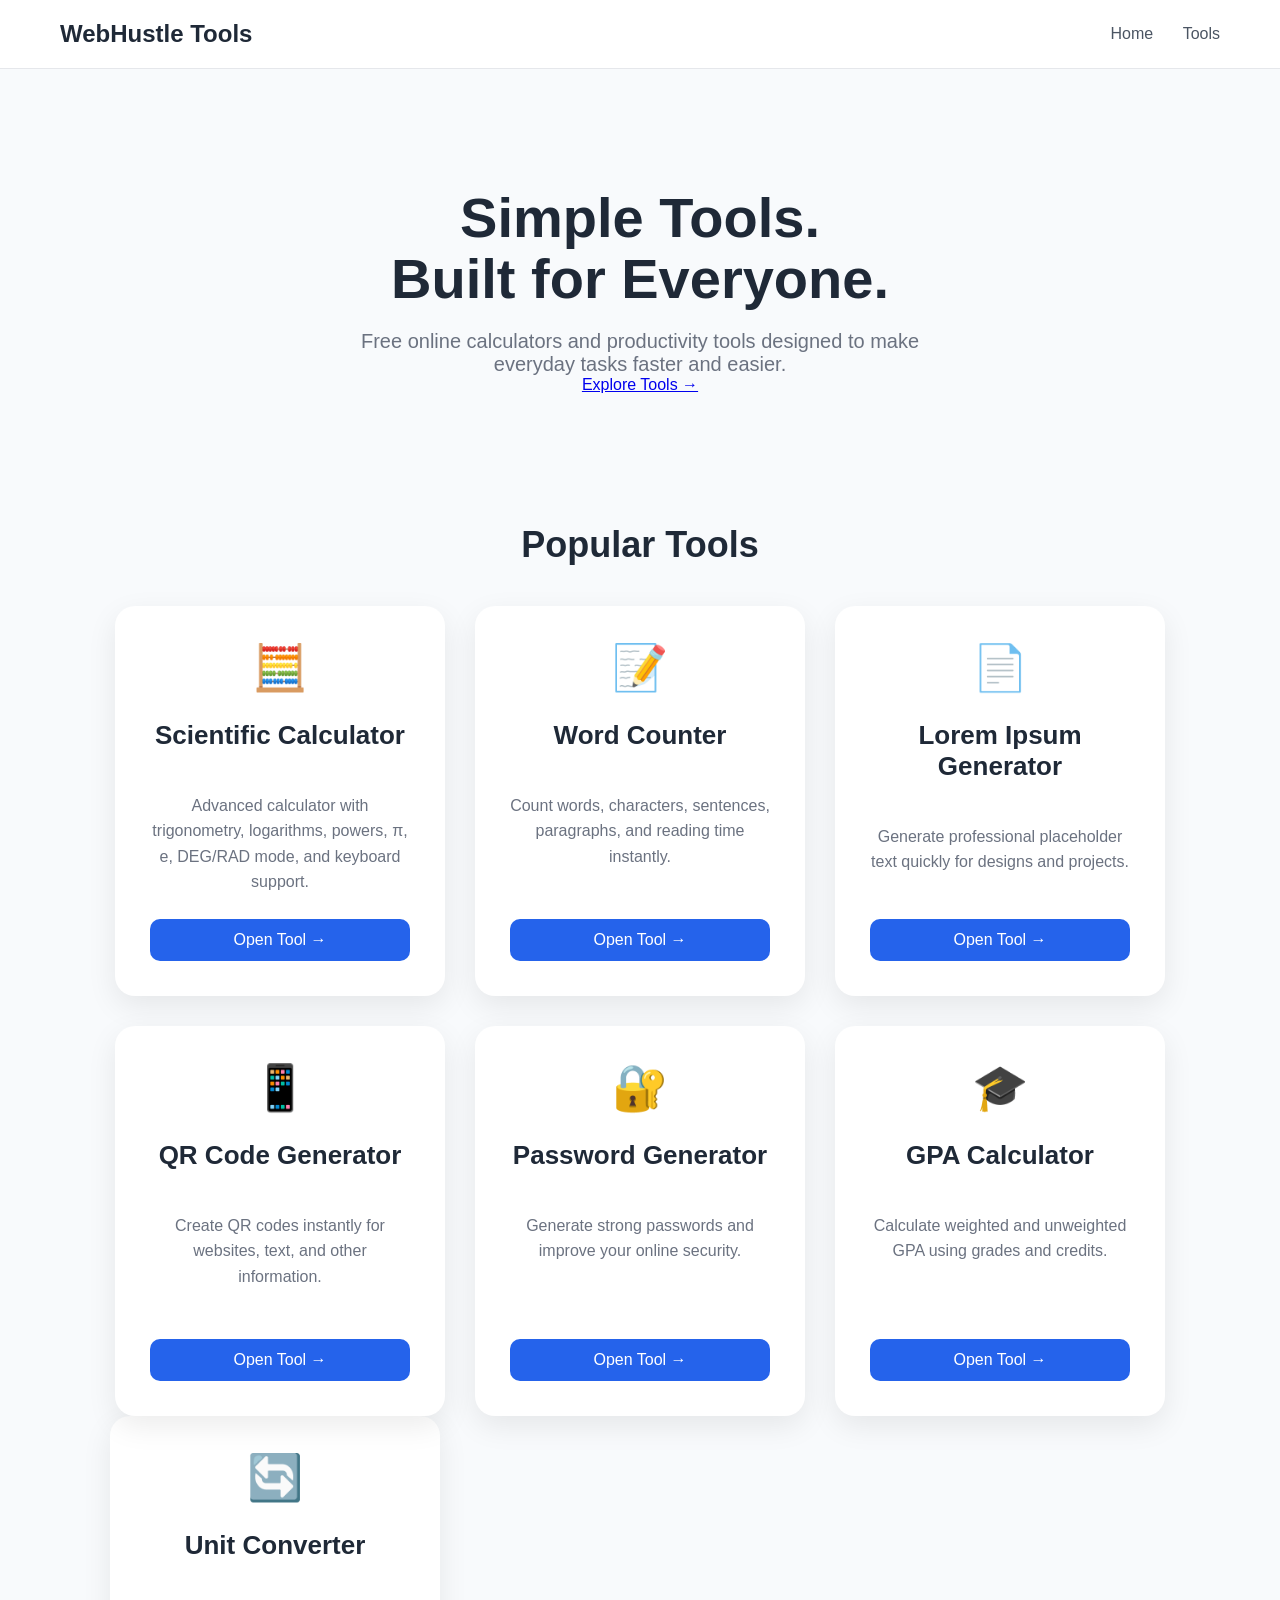
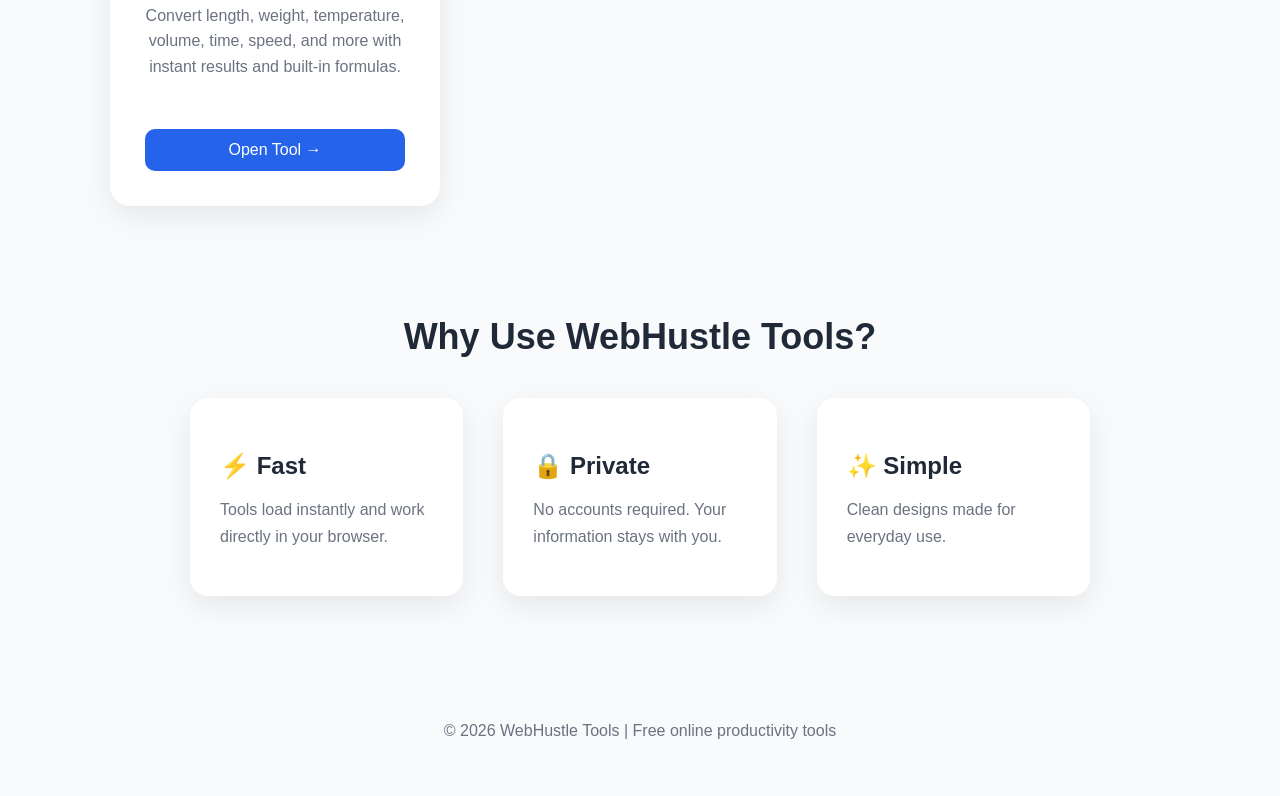
==== index.html @ 8faa6048 "added unit converter" ====
<!DOCTYPE html>
<html lang="en">

<head>

<meta charset="UTF-8">

<meta name="viewport" content="width=device-width, initial-scale=1.0">

<title>WebHustle Tools - Free Online Calculators & Productivity Tools</title>

<meta name="description" content="Free online tools including calculators, generators, and productivity tools designed to help you work faster and easier.">

<link rel="stylesheet" href="home-style.css">

</head>


<body>


<nav>

    <div class="logo">
        WebHustle Tools
    </div>


    <div class="nav-links">

        <a href="index.html">Home</a>

        <a href="#tools">Tools</a>

    </div>

</nav>





<header class="hero">


<h1>
    Simple Tools.<br>
    Built for Everyone.
</h1>


<p>
    Free online calculators and productivity tools
    designed to make everyday tasks faster and easier.
</p>


<a href="#tools" class="hero-button">
    Explore Tools →
</a>


</header>

<section id="tools">

    
<h2>
    Popular Tools
</h2>


<div class="tool-grid">





<div class="tool-card">

<div class="icon">
🧮
</div>

<h3>
Scientific Calculator
</h3>

<p>
Advanced calculator with trigonometry,
logarithms, powers, π, e, DEG/RAD mode,
and keyboard support.
</p>

<a href="scientific-calculator/index.html">
Open Tool →
</a>

</div>







<div class="tool-card">

<div class="icon">
📝
</div>

<h3>
Word Counter
</h3>

<p>
Count words, characters, sentences,
paragraphs, and reading time instantly.
</p>

<a href="word-counter/index.html">
Open Tool →
</a>

</div>







<div class="tool-card">

<div class="icon">
📄
</div>

<h3>
Lorem Ipsum Generator
</h3>

<p>
Generate professional placeholder text
quickly for designs and projects.
</p>

<a href="lorem-ipsum/index.html">
Open Tool →
</a>

</div>


<div class="tool-card">

<div class="icon">
📱
</div>

<h3>
QR Code Generator
</h3>

<p>
Create QR codes instantly for websites,
text, and other information.
</p>

<a href="qr-code-generator/index.html">
Open Tool →
</a>

</div>







<div class="tool-card">

<div class="icon">
🔐
</div>

<h3>
Password Generator
</h3>

<p>
Generate strong passwords and improve
your online security.
</p>

<a href="password-generator/index.html">
Open Tool →
</a>

</div>







<div class="tool-card">

<div class="icon">
🎓
</div>

<h3>
GPA Calculator
</h3>

<p>
Calculate weighted and unweighted GPA
using grades and credits.
</p>

<a href="gpa-calculator/index.html">
Open Tool →
</a>

</div>



</div>

<div class="tool-card">

<div class="icon">
    🔄
</div>


<h3>
    Unit Converter
</h3>


<p>
    Convert length, weight, temperature,
    volume, time, speed, and more with
    instant results and built-in formulas.
</p>


<a href="unit-converter/index.html">
    Open Tool →
</a>

</div>

</section>






<section class="features">


<h2>
Why Use WebHustle Tools?
</h2>


<div class="feature-grid">


<div>

<h3>
⚡ Fast
</h3>

<p>
Tools load instantly and work directly in your browser.
</p>

</div>



<div>

<h3>
🔒 Private
</h3>

<p>
No accounts required. Your information stays with you.
</p>

</div>



<div>

<h3>
✨ Simple
</h3>

<p>
Clean designs made for everyday use.
</p>

</div>


</div>


</section>






<footer>

<p>
© 2026 WebHustle Tools | Free online productivity tools
</p>

</footer>



</body>

</html>
---- home-style.css ----
* {
    box-sizing: border-box;
}

body {
    margin: 0;
    font-family: Arial, Helvetica, sans-serif;
    background: #f8fafc;
    color: #1f2937;
}


/* Navigation */

nav {
    display: flex;
    justify-content: space-between;
    align-items: center;
    padding: 20px 60px;
    background: white;
    border-bottom: 1px solid #e5e7eb;

    /* Sticky navigation */
    position: sticky;
    top: 0;
    z-index: 1000;
}


.logo {
    font-size: 24px;
    font-weight: bold;
}


.nav-links a {
    margin-left: 25px;
    text-decoration: none;
    color: #4b5563;
}


.nav-links a:hover {
    color: #2563eb;
}



/* Hero */

.hero {
    text-align: center;
    padding: 80px 20px 60px;
}


.hero h1 {
    font-size: 56px;
    line-height: 1.1;
    margin-bottom: 20px;
}


.hero p {
    font-size: 20px;
    color: #6b7280;
    max-width: 600px;
    margin: auto;
}



/* Tools */

#tools {
    max-width: 1100px;
    margin: auto;
    padding: 40px 20px;
}


#tools h2 {
    text-align: center;
    font-size: 36px;
    margin-bottom: 40px;
}



.tool-grid {
    display: flex;
    gap: 30px;
    justify-content: center;
    flex-wrap: wrap;
}



.tool-card {

    background: white;

    width: 330px;

    min-height: 390px;

    padding: 35px;

    border-radius: 20px;

    text-align: center;

    box-shadow: 0 10px 30px rgba(0,0,0,0.08);

    display: flex;

    flex-direction: column;

    transition: .25s;

}

.tool-card:hover{

    transform: translateY(-8px);

    box-shadow: 0 18px 40px rgba(0,0,0,.12);

}


.icon {

    font-size: 45px;

}



.tool-card h3 {

    font-size: 26px;

}



.tool-card p {

    color: #6b7280;

    line-height: 1.6;

    flex-grow: 1;
 
}



.tool-card a {

    display: inline-block;

    background: #2563eb;

    color: white;

    padding: 12px 25px;

    border-radius: 10px;

    text-decoration: none;

    margin-top: auto;

}



.tool-card a:hover {

    background: #1d4ed8;

}


/* Features */

.features{

    max-width:1100px;

    margin:70px auto;

    padding:0 40px;

}


.features h2{

    text-align:center;

    font-size:36px;

    margin-bottom:40px;

}


.feature-grid{

    display:grid;

    grid-template-columns:repeat(3,1fr);

    gap:40px;

    max-width:900px;

    margin:0 auto;

}


.feature-grid div{

    background:white;

    padding:30px;

    border-radius:18px;

    box-shadow:0 10px 30px rgba(0,0,0,.08);

}


.feature-grid h3{

    margin-bottom:15px;

    font-size:24px;

}


.feature-grid p{

    color:#6b7280;

    line-height:1.7;

}
/* Footer */

footer {

    text-align: center;

    padding: 40px;

    color: #6b7280;

}
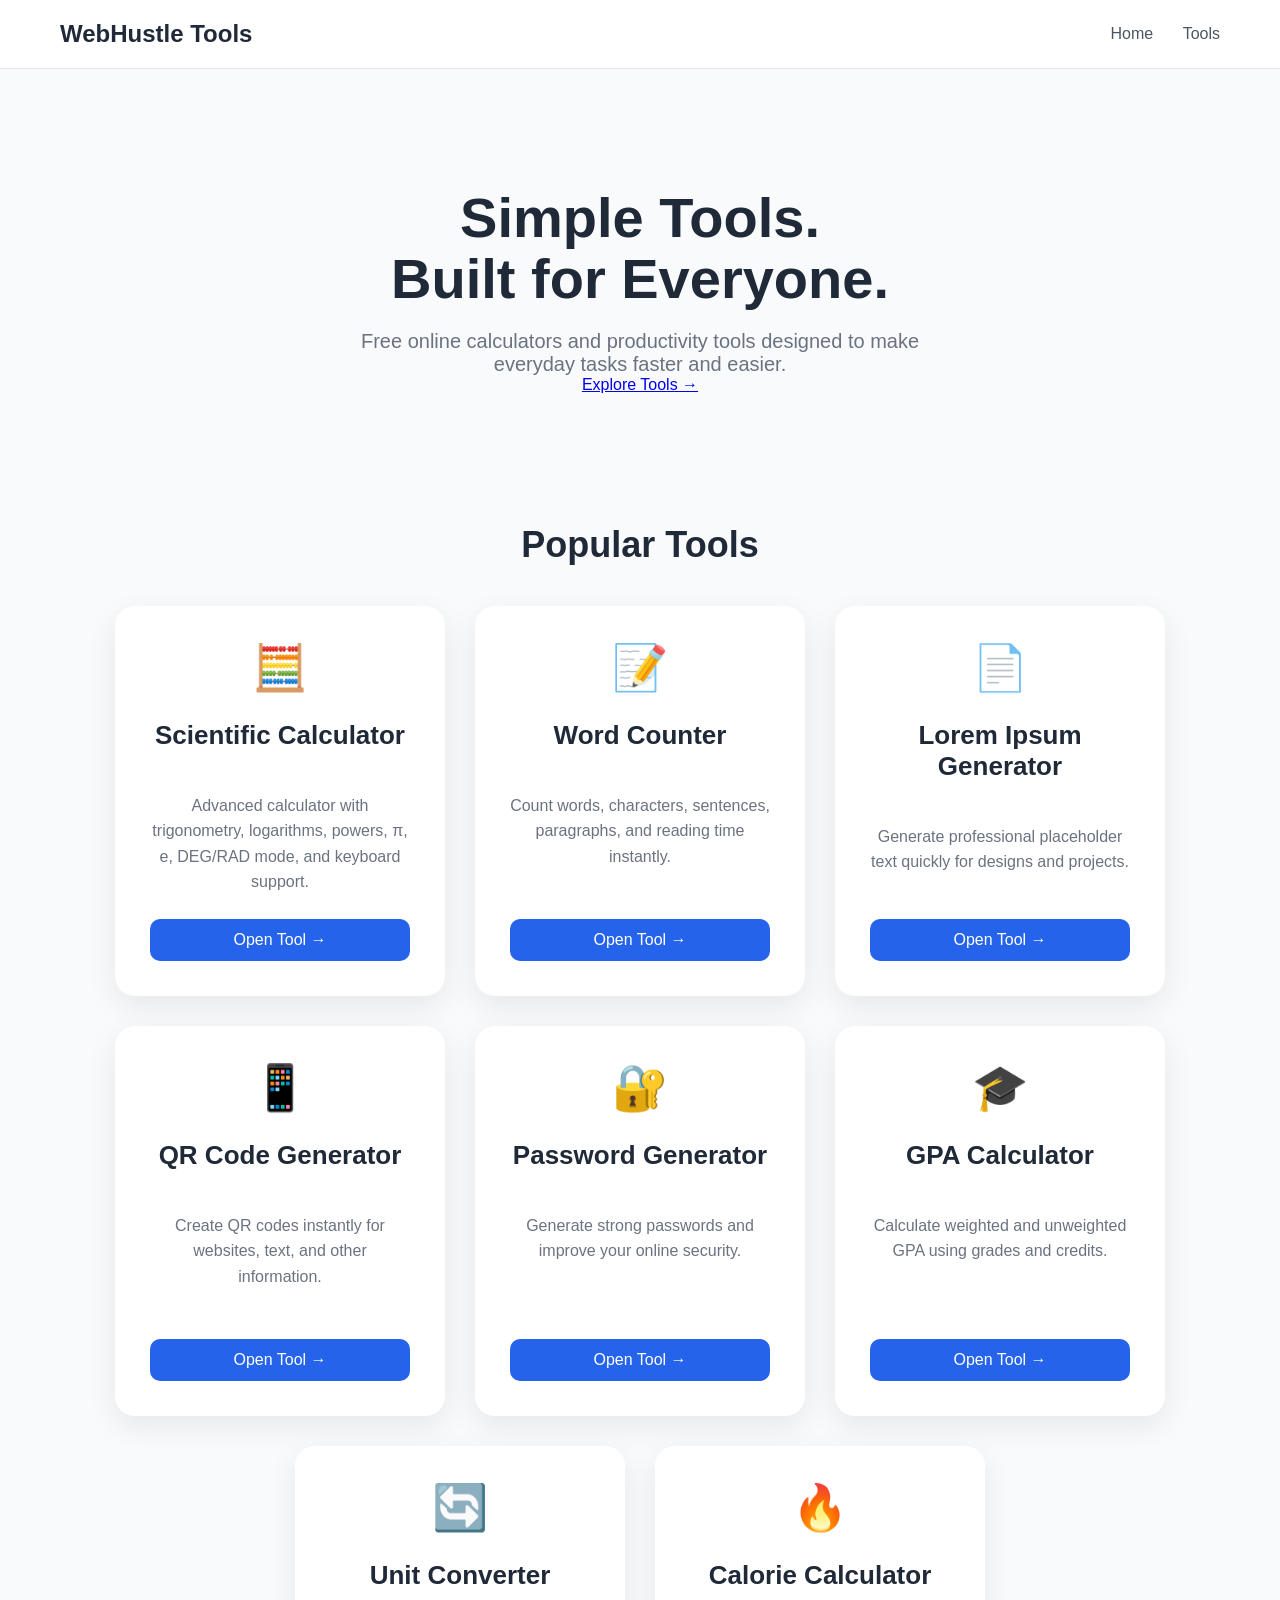
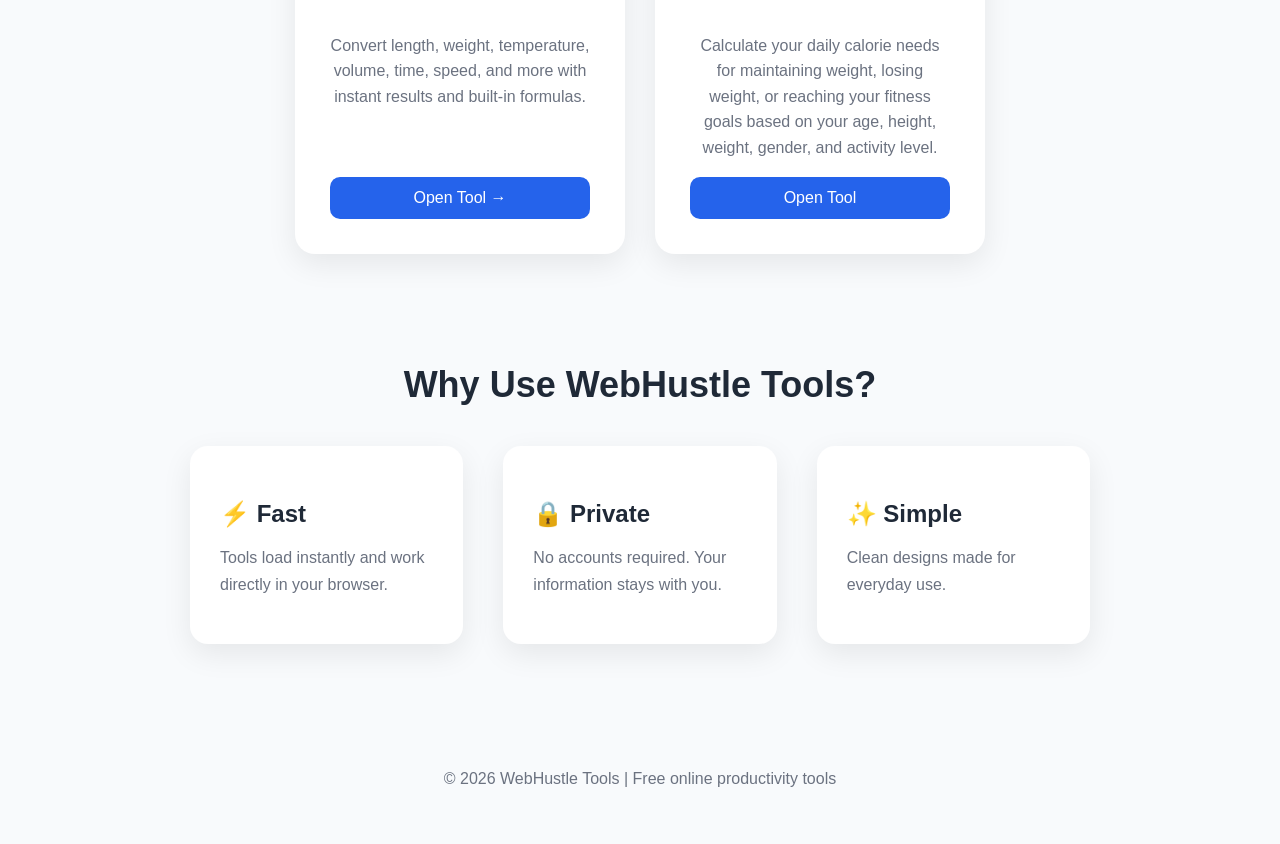
==== commit cd074920: "added calorie generator" ====
--- a/index.html
+++ b/index.html
@@ -72,10 +72,6 @@
 
 <div class="tool-grid">
 
-
-
-
-
 <div class="tool-card">
 
 <div class="icon">
@@ -228,10 +224,6 @@
 
 </div>
 
-
-
-</div>
-
 <div class="tool-card">
 
 <div class="icon">
@@ -257,6 +249,35 @@
 
 </div>
 
+<!-- ==============================
+     Calorie Calculator Tool Card
+================================ -->
+
+<div class="tool-card">
+
+    <div class="icon">
+        🔥
+    </div>
+
+
+    <h3>
+        Calorie Calculator
+    </h3>
+
+
+    <p>
+        Calculate your daily calorie needs for maintaining weight,
+        losing weight, or reaching your fitness goals based on your
+        age, height, weight, gender, and activity level.
+    </p>
+
+
+    <a href="calorie-calculator/index.html">
+        Open Tool
+    </a>
+    <!-- End of Tool Card -->
+</div>
+
 </section>
 
 
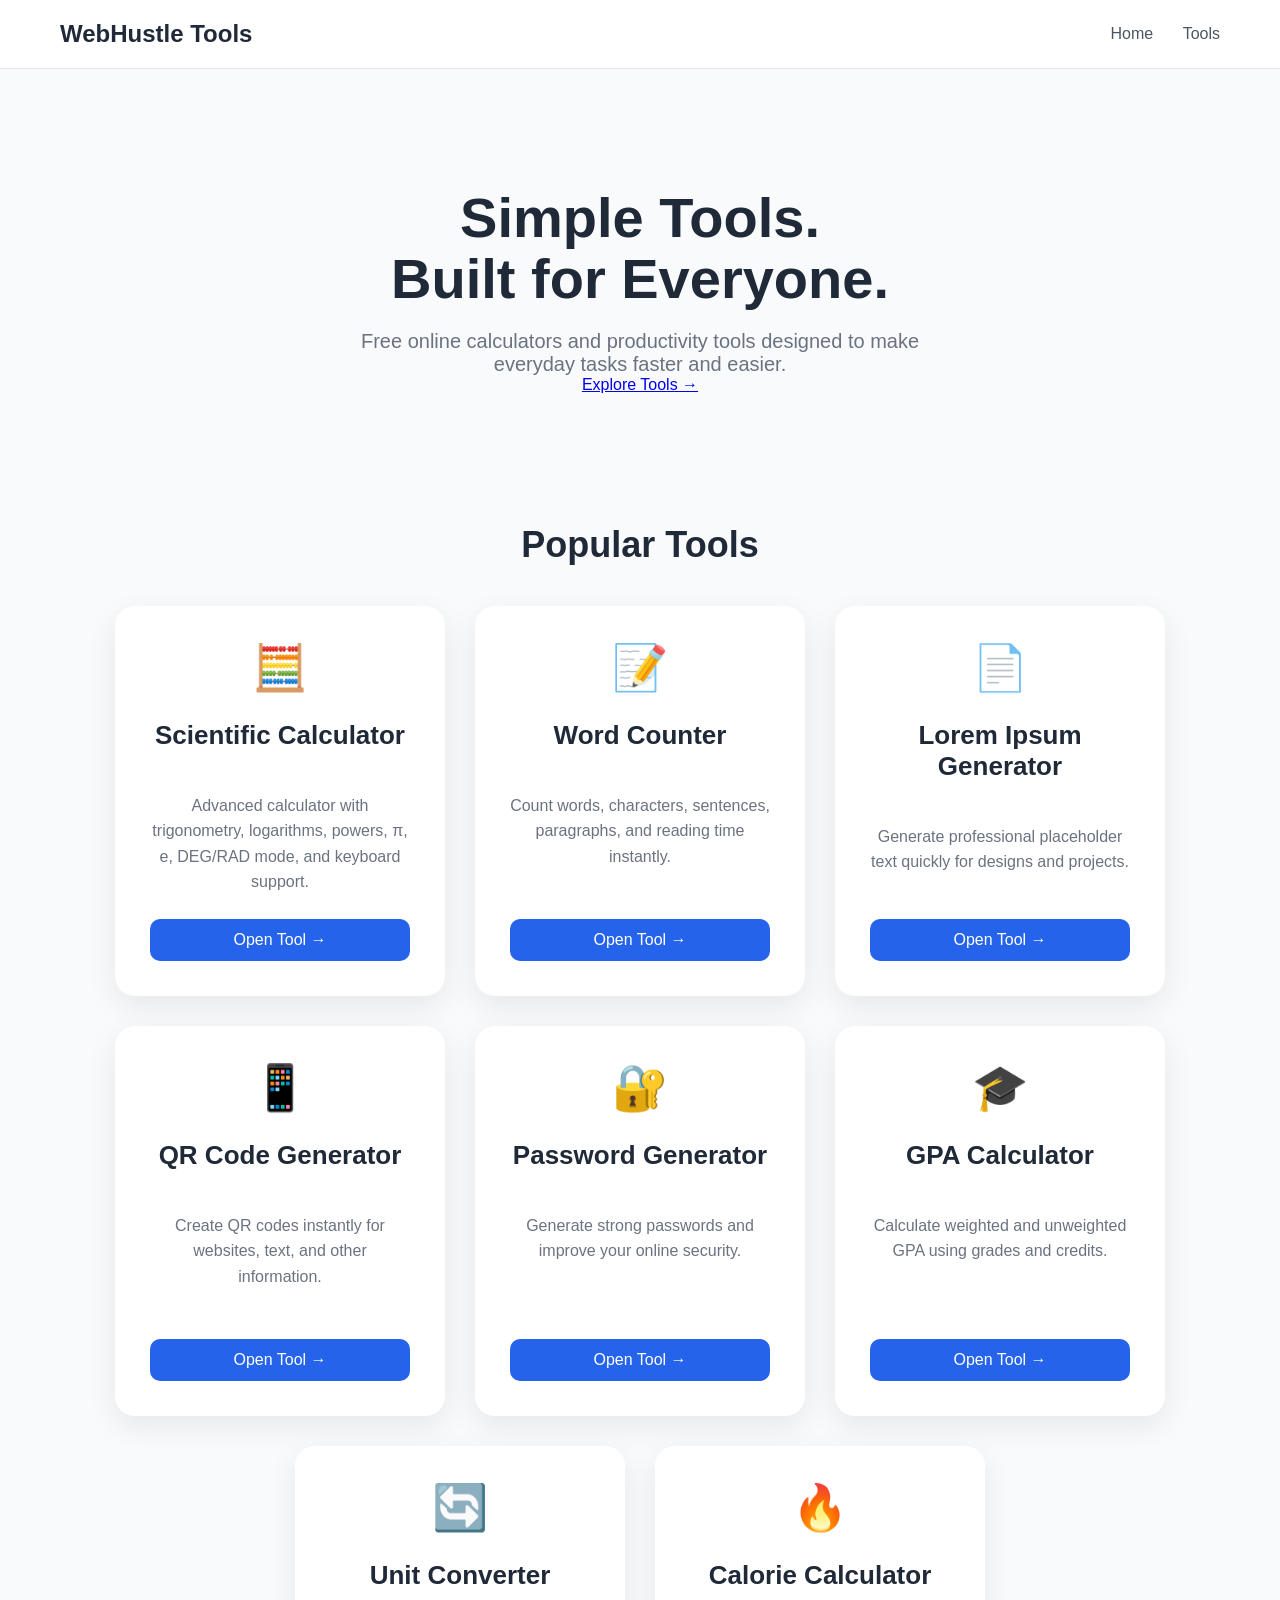
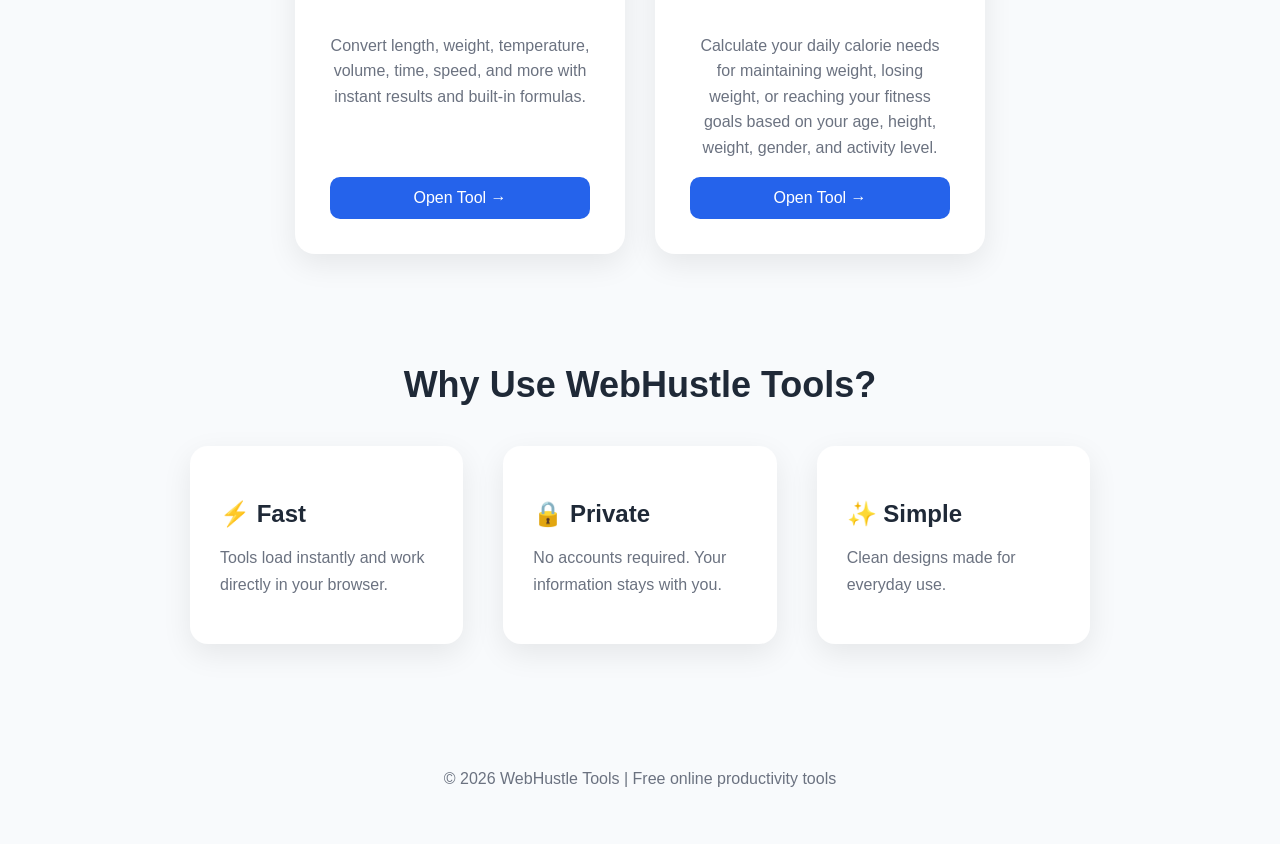
==== commit be77b0a0: "fixed the arrow in open tool for calorie" ====
--- a/index.html
+++ b/index.html
@@ -273,7 +273,7 @@
 
 
     <a href="calorie-calculator/index.html">
-        Open Tool
+        Open Tool →
     </a>
     <!-- End of Tool Card -->
 </div>
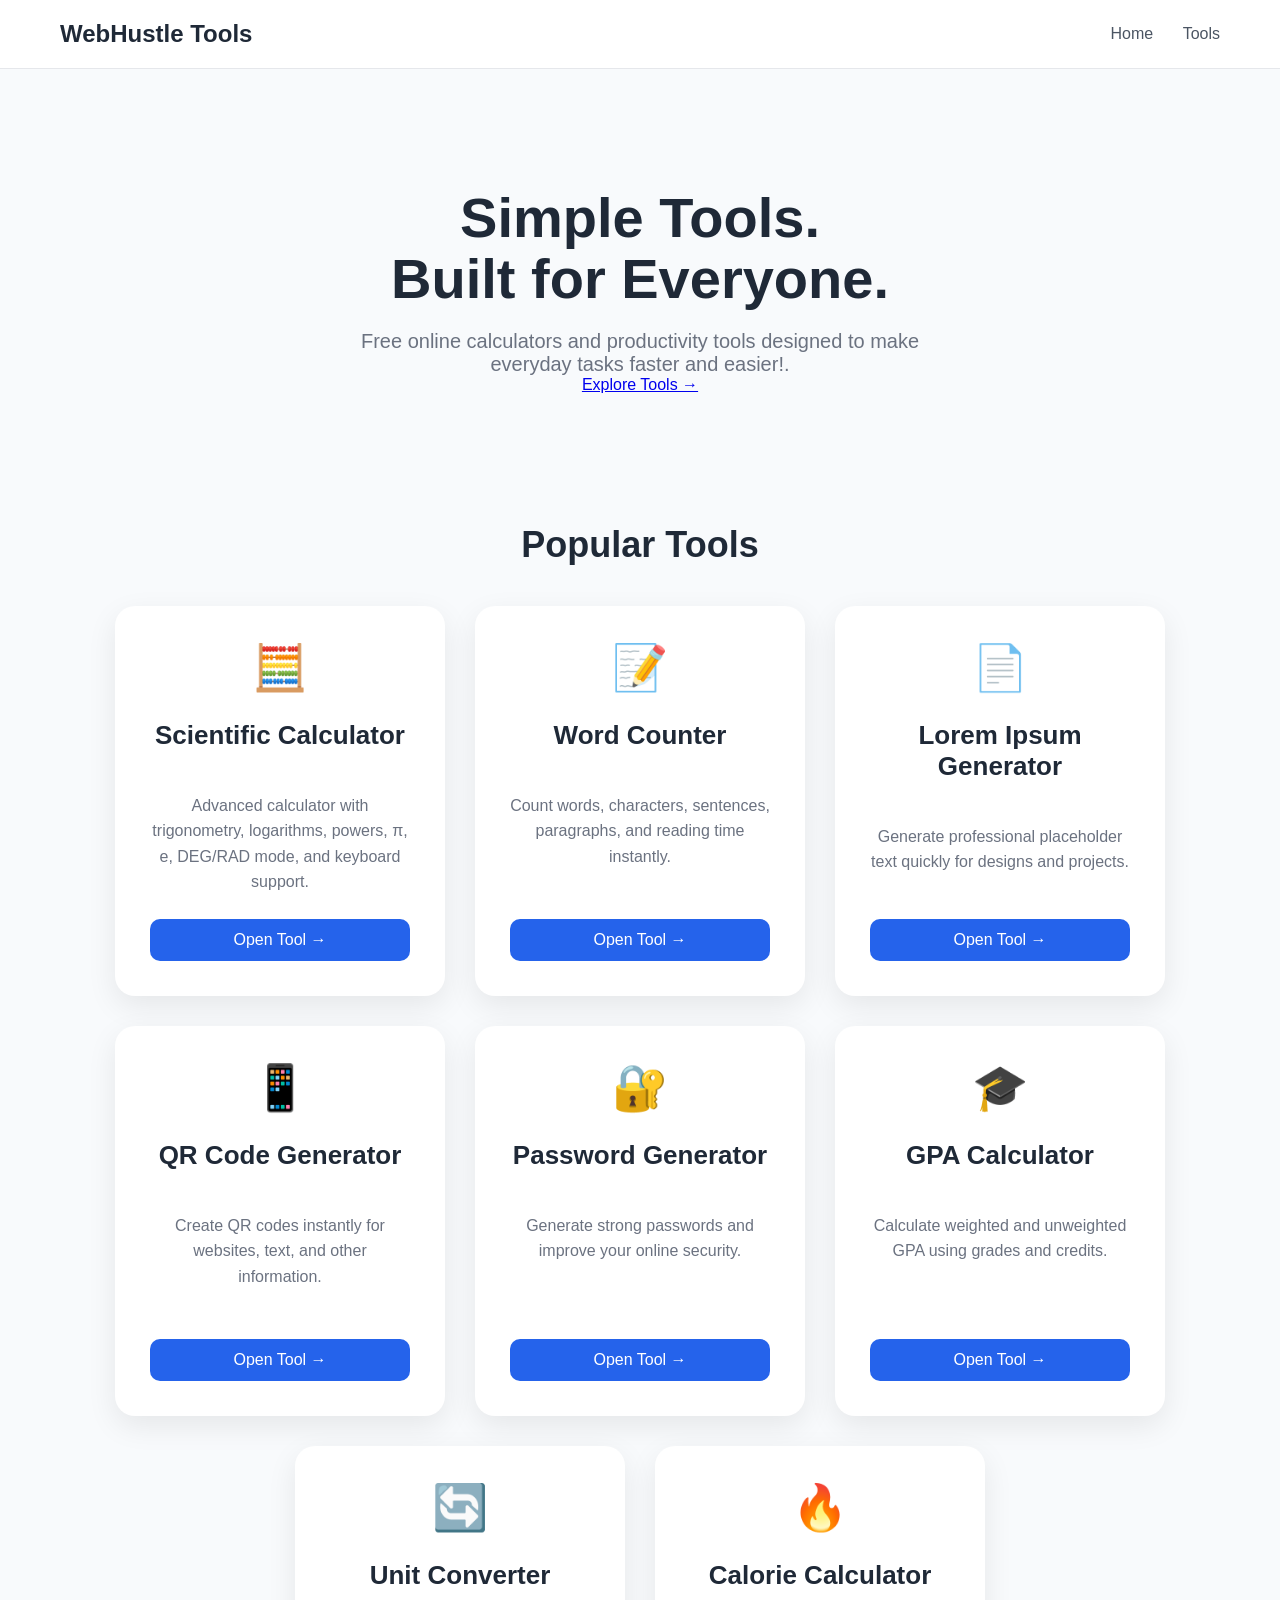
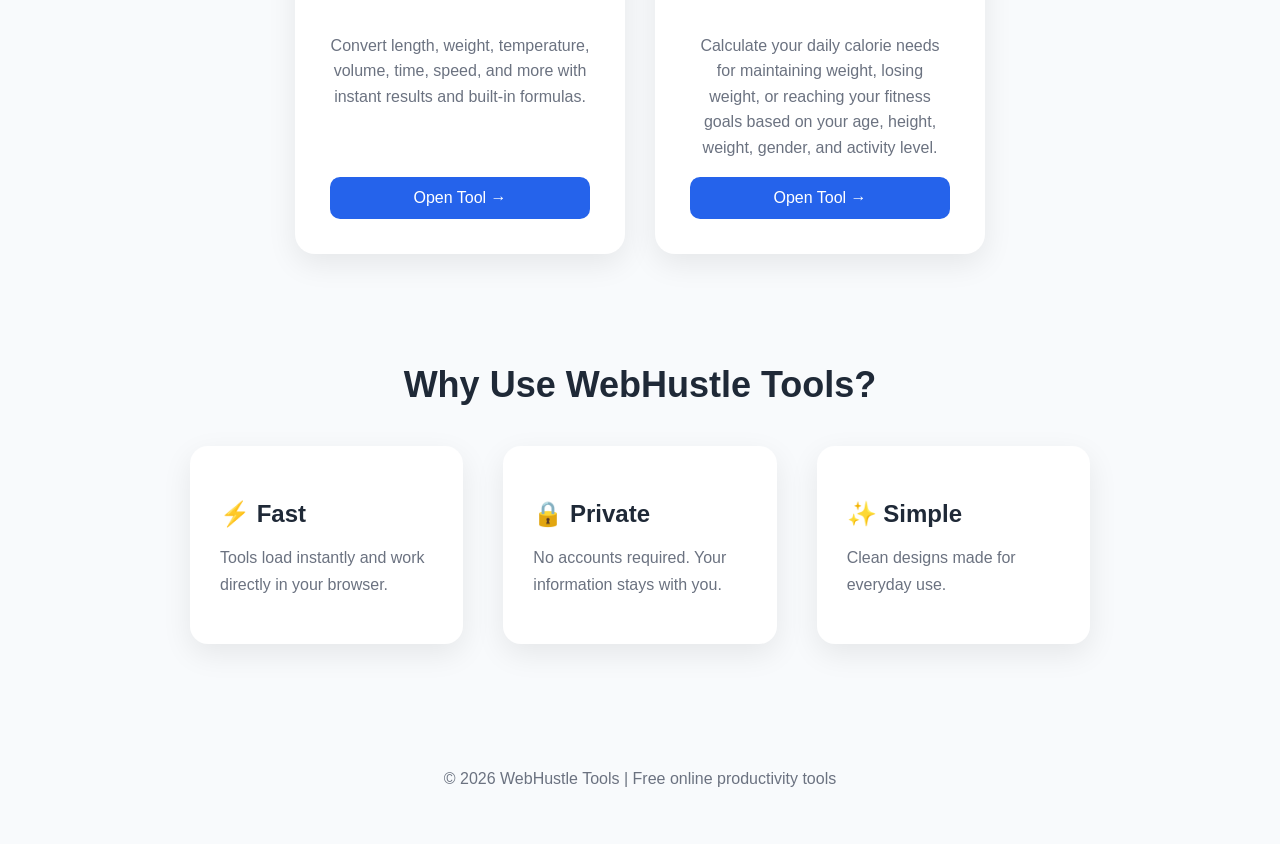
==== commit 805c7c6f: "update sitemap and homepage fix" ====
--- a/index.html
+++ b/index.html
@@ -51,7 +51,7 @@
 
 <p>
     Free online calculators and productivity tools
-    designed to make everyday tasks faster and easier.
+    designed to make everyday tasks faster and easier!.
 </p>
 
 
@@ -355,7 +355,47 @@
 
 </footer>
 
-
+<!-- =====================================
+     Back to Top Button
+====================================== -->
+
+<button id="backToTop" aria-label="Back to top">
+    ↑
+</button>
+
+<script>
+
+const backToTop = document.getElementById("backToTop");
+
+window.addEventListener("scroll", () => {
+
+    if(window.scrollY > 500){
+
+        backToTop.style.display = "flex";
+
+    }
+
+    else{
+
+        backToTop.style.display = "none";
+
+    }
+
+});
+
+backToTop.addEventListener("click", () => {
+
+    window.scrollTo({
+
+        top:0,
+
+        behavior:"smooth"
+
+    });
+
+});
+
+</script>
 
 </body>
 
--- a/home-style.css
+++ b/home-style.css
@@ -262,4 +262,83 @@
 
     color: #6b7280;
 
+}
+
+/* =====================================
+   Back To Top Button
+====================================== */
+
+#backToTop{
+
+    position:fixed;
+
+    bottom:30px;
+
+    right:30px;
+
+    width:52px;
+
+    height:52px;
+
+    border:none;
+
+    border-radius:50%;
+
+    background:#2563eb;
+
+    color:white;
+
+    font-size:24px;
+
+    font-weight:bold;
+
+    cursor:pointer;
+
+    display:none;
+
+    align-items:center;
+
+    justify-content:center;
+
+    box-shadow:0 6px 18px rgba(0,0,0,.18);
+
+    transition:.2s;
+
+    z-index:9999;
+
+}
+
+
+#backToTop:hover{
+
+    background:#1d4ed8;
+
+    transform:translateY(-3px);
+
+}
+
+
+#backToTop:active{
+
+    transform:scale(.95);
+
+}
+
+
+@media(max-width:700px){
+
+    #backToTop{
+
+        width:46px;
+
+        height:46px;
+
+        right:20px;
+
+        bottom:20px;
+
+        font-size:21px;
+
+    }
+
 }
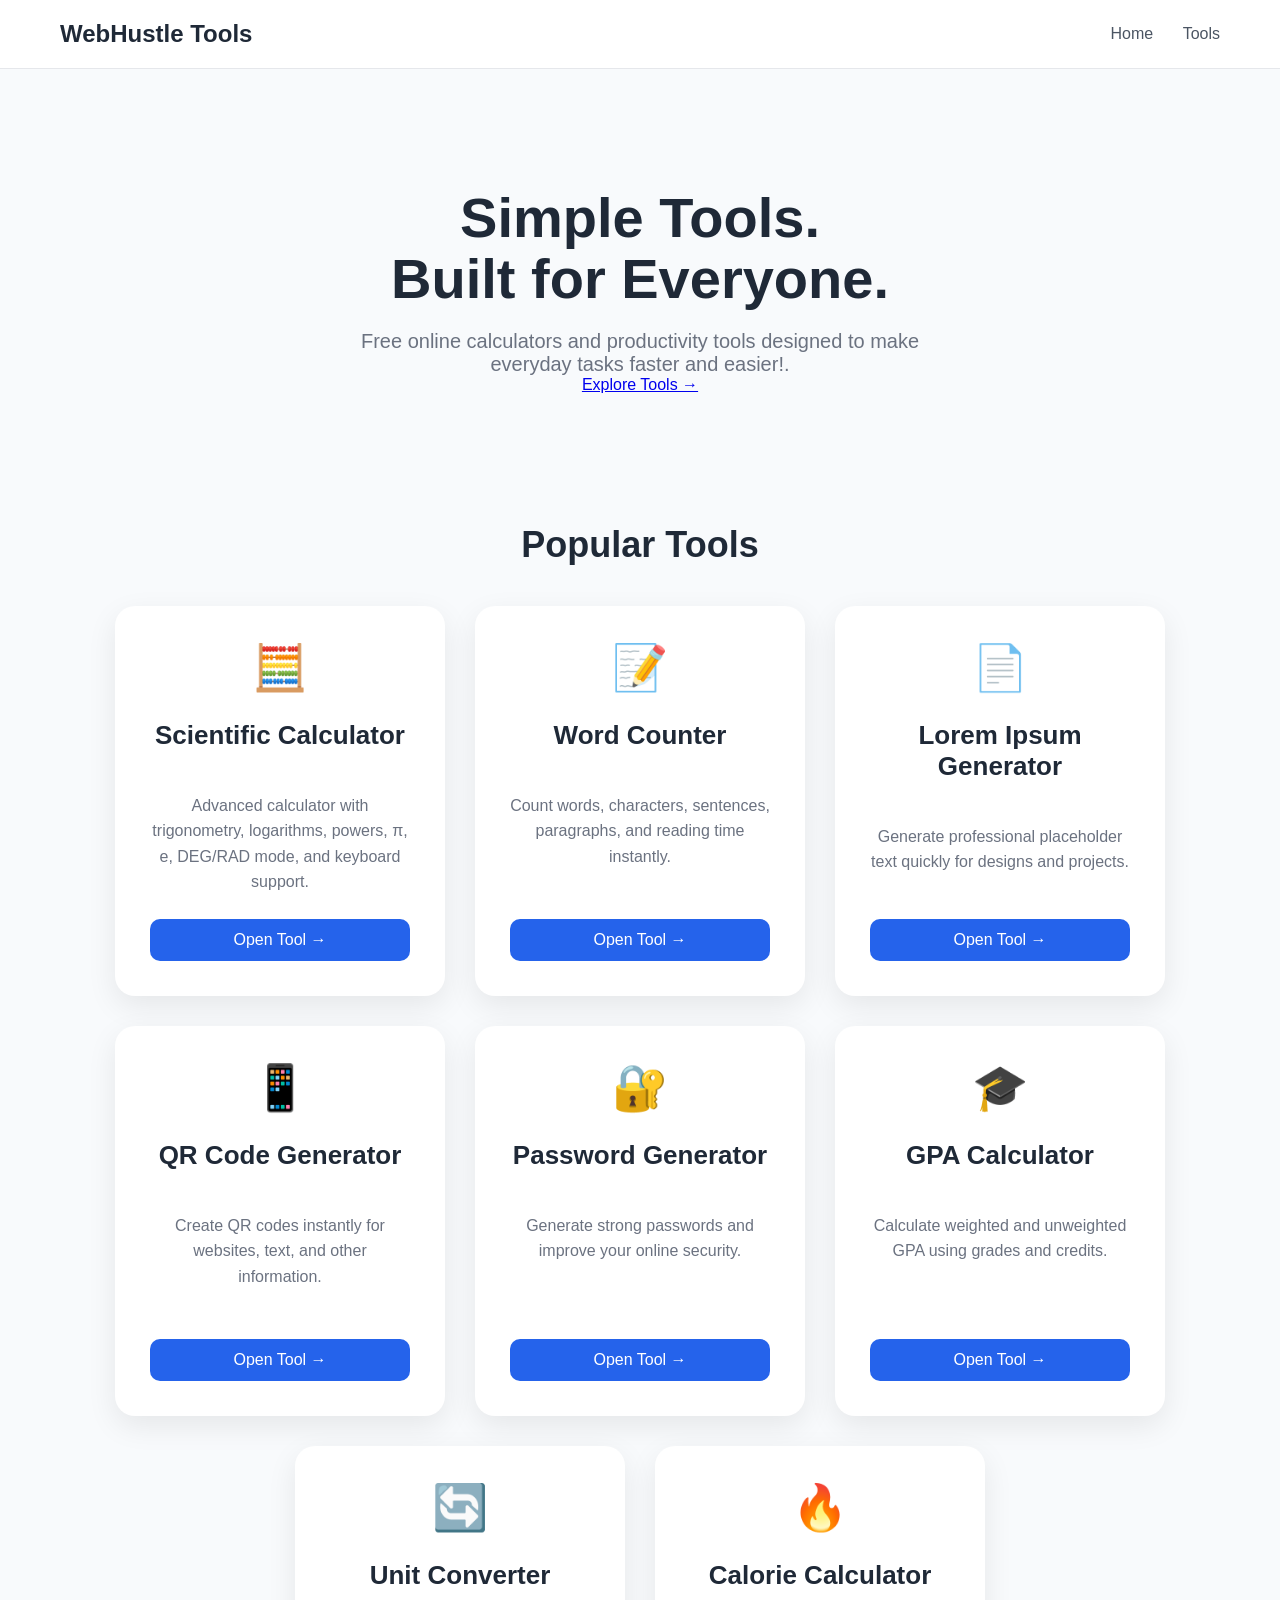
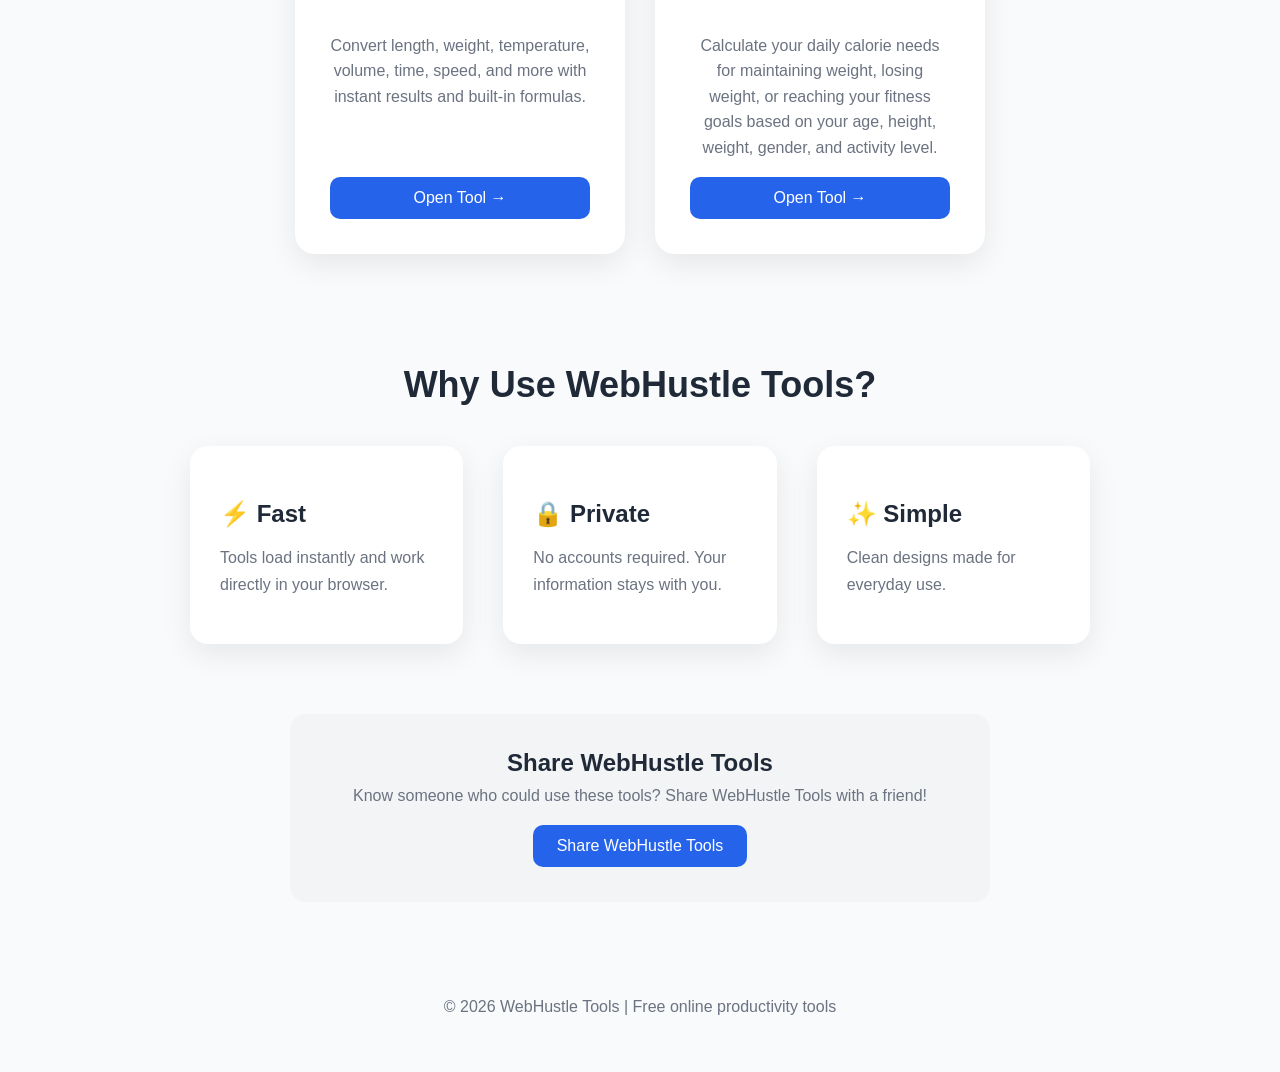
==== commit 71736422: "added share button" ====
--- a/index.html
+++ b/index.html
@@ -14,7 +14,6 @@
 <link rel="stylesheet" href="home-style.css">
 
 </head>
-
 
 <body>
 
@@ -342,9 +341,26 @@
 
 </section>
 
-
-
-
+<!-- =====================================
+     Share WebHustle Tools
+====================================== -->
+
+<section class="share-section">
+
+    <h2>
+        Share WebHustle Tools
+    </h2>
+
+    <p>
+        Know someone who could use these tools?
+        Share WebHustle Tools with a friend!
+    </p>
+
+    <button id="shareButton">
+        Share WebHustle Tools
+    </button>
+
+</section>
 
 
 <footer>
@@ -397,6 +413,56 @@
 
 </script>
 
+<script>
+
+const shareButton = document.getElementById("shareButton");
+
+shareButton.addEventListener("click", async () => {
+
+    const shareData = {
+        title: "WebHustle Tools",
+        text: "Check out WebHustle Tools — free online tools for everyday tasks.",
+        url: window.location.origin
+    };
+
+
+    if (navigator.share) {
+
+        try {
+
+            await navigator.share(shareData);
+
+        } catch (error) {
+
+            // User closed the share menu.
+        }
+
+    } else {
+
+        try {
+
+            await navigator.clipboard.writeText(window.location.origin);
+
+            shareButton.textContent = "Link Copied!";
+
+            setTimeout(() => {
+
+                shareButton.textContent = "Share WebHustle Tools";
+
+            }, 2000);
+
+        } catch (error) {
+
+            shareButton.textContent = "Copy Link";
+
+        }
+
+    }
+
+});
+
+</script>
+
 </body>
 
 </html>
--- a/home-style.css
+++ b/home-style.css
@@ -341,4 +341,78 @@
 
     }
 
+}
+
+/* =====================================
+   Share WebHustle Tools
+====================================== */
+
+.share-section {
+
+    width: 100%;
+
+    max-width: 700px;
+
+    margin: 60px auto 40px auto;
+
+    padding: 35px 25px;
+
+    text-align: center;
+
+    background: #f3f4f6;
+
+    border-radius: 16px;
+
+}
+
+
+.share-section h2 {
+
+    margin: 0 0 10px 0;
+
+    text-align: center;
+
+}
+
+
+.share-section p {
+
+    color: #6b7280;
+
+    margin: 0 auto 20px auto;
+
+    text-align: center;
+
+}
+
+
+#shareButton {
+
+    display: block;
+
+    margin: 0 auto;
+
+    background: #2563eb;
+
+    color: white;
+
+    border: none;
+
+    padding: 12px 24px;
+
+    border-radius: 10px;
+
+    font-size: 16px;
+
+    cursor: pointer;
+
+    transition: 0.2s;
+
+}
+
+
+#shareButton:hover {
+
+    background: #1d4ed8;
+
 }
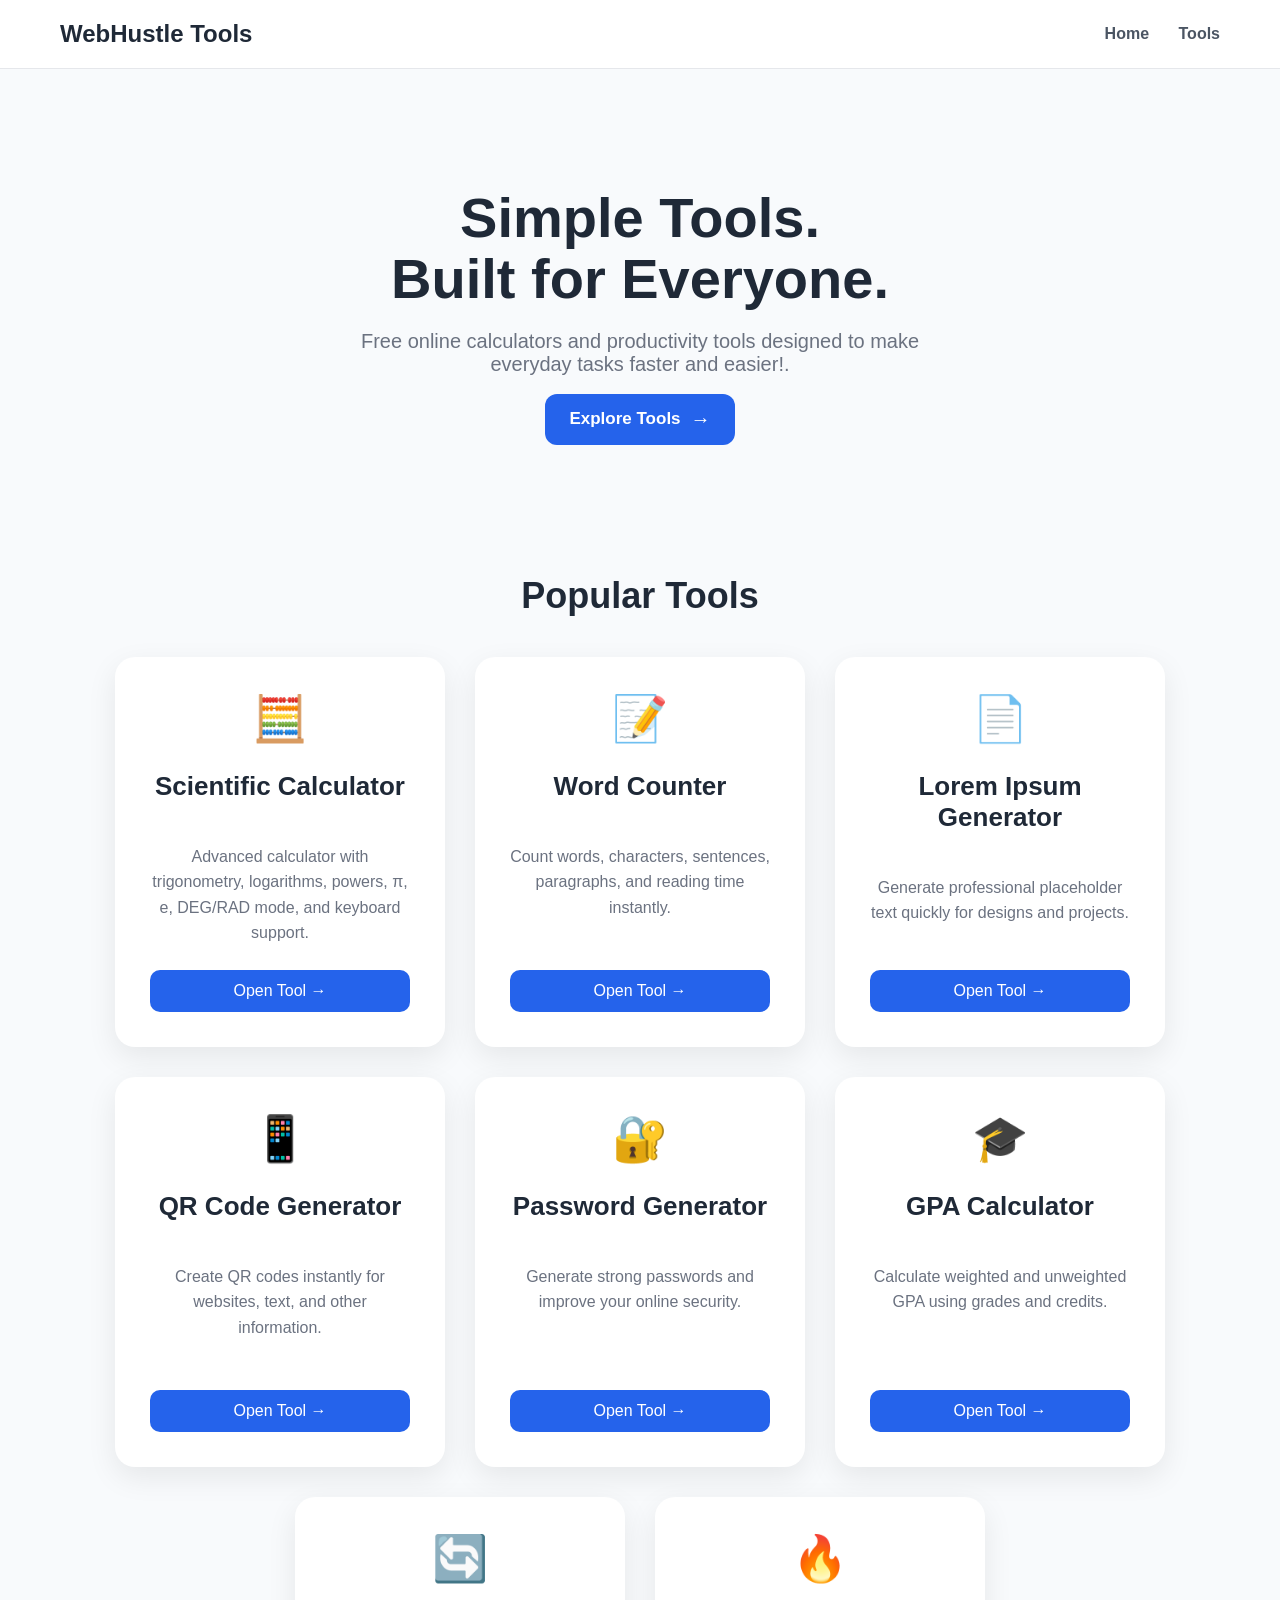
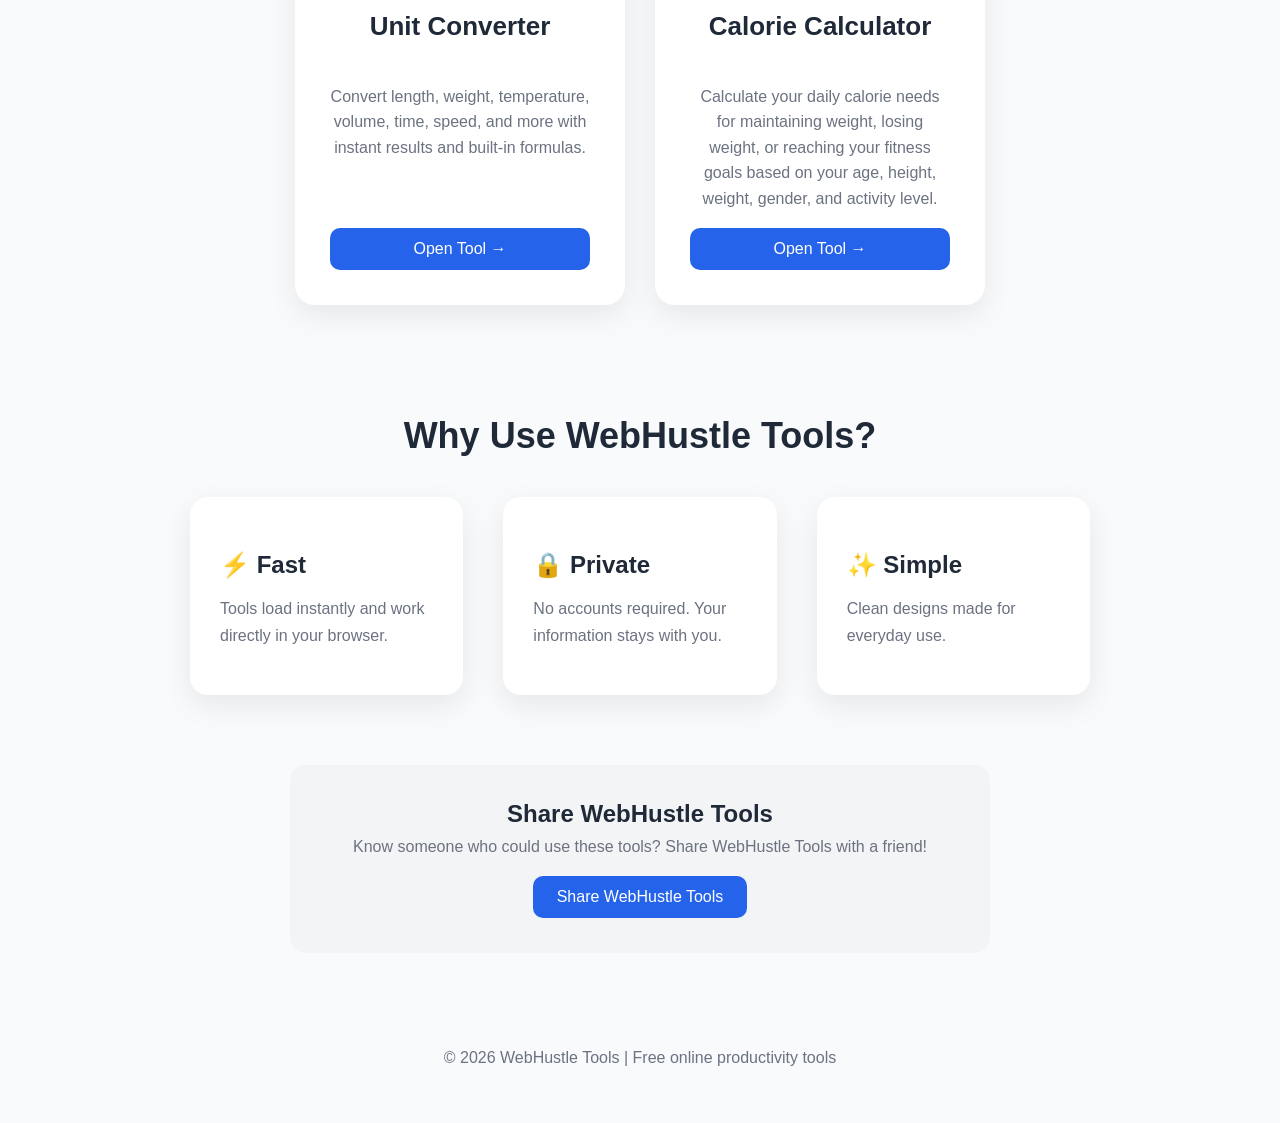
==== commit 85122494: "verification" ====
--- a/index.html
+++ b/index.html
@@ -2,7 +2,7 @@
 <html lang="en">
 
 <head>
-
+<meta name="google-site-verification" content="_8DViYbLdg-SuFxw3wSltxc5aG56hmnzWncEn_hVqXU" />
 <meta charset="UTF-8">
 
 <meta name="viewport" content="width=device-width, initial-scale=1.0">
@@ -54,8 +54,8 @@
 </p>
 
 
-<a href="#tools" class="hero-button">
-    Explore Tools →
+<a href="#tools" class="explore-tools-btn">
+    Explore Tools <span>→</span>
 </a>
 
 
--- a/home-style.css
+++ b/home-style.css
@@ -413,6 +413,246 @@
 
 #shareButton:hover {
 
+
     background: #1d4ed8;
 
+}
+
+/* =====================================
+   Mobile Homepage Improvements
+====================================== */
+
+@media (max-width: 700px) {
+
+    /* Navigation */
+
+    nav {
+        padding: 16px 20px;
+    }
+
+    .logo {
+        font-size: 20px;
+    }
+
+    .nav-links a {
+        margin-left: 15px;
+        font-size: 14px;
+    }
+
+
+    /* Hero */
+
+    .hero {
+        padding: 55px 20px 45px;
+    }
+
+    .hero h1 {
+        font-size: 40px;
+        line-height: 1.15;
+        margin-bottom: 18px;
+    }
+
+    .hero p {
+        font-size: 17px;
+        line-height: 1.5;
+        max-width: 100%;
+    }
+
+
+    /* Tools */
+
+    #tools {
+        padding: 30px 15px;
+    }
+
+    #tools h2 {
+        font-size: 30px;
+        margin-bottom: 25px;
+    }
+
+
+    /* Two tool cards per row */
+
+    .tool-grid {
+        display: grid;
+        grid-template-columns: repeat(2, minmax(0, 1fr));
+        gap: 15px;
+        width: 100%;
+    }
+
+
+    .tool-card {
+        width: 100%;
+        min-height: 300px;
+        padding: 20px 15px;
+        border-radius: 15px;
+    }
+
+
+    .icon {
+        font-size: 34px;
+    }
+
+
+    .tool-card h3 {
+        font-size: 19px;
+        line-height: 1.25;
+        margin: 15px 0 10px;
+    }
+
+
+    .tool-card p {
+        font-size: 14px;
+        line-height: 1.45;
+        margin: 0;
+    }
+
+
+    .tool-card a {
+        padding: 10px 8px;
+        font-size: 14px;
+        margin-top: 15px;
+    }
+
+
+    /* Features */
+
+    .features {
+        margin: 50px auto;
+        padding: 0 15px;
+    }
+
+
+    .features h2 {
+        font-size: 30px;
+        margin-bottom: 25px;
+    }
+
+
+    .feature-grid {
+        grid-template-columns: repeat(3, 1fr);
+        gap: 10px;
+        width: 100%;
+    }
+
+
+    .feature-grid div {
+        padding: 18px 10px;
+        border-radius: 14px;
+        text-align: center;
+    }
+
+
+    .feature-grid h3 {
+        font-size: 17px;
+        margin-bottom: 8px;
+        white-space: nowrap;
+    }
+
+
+    .feature-grid p {
+        font-size: 13px;
+        line-height: 1.45;
+        margin: 0;
+    }
+
+
+    /* Share Section */
+
+    .share-section {
+        width: calc(100% - 30px);
+        margin: 45px auto 30px;
+        padding: 30px 20px;
+    }
+
+
+    .share-section h2 {
+        font-size: 25px;
+    }
+
+
+    .share-section p {
+        font-size: 15px;
+        line-height: 1.5;
+    }
+
+
+    #shareButton {
+        width: 100%;
+        max-width: 300px;
+        padding: 13px 20px;
+    }
+
+
+    /* Footer */
+
+    footer {
+        padding: 30px 20px;
+        font-size: 14px;
+    }
+
+}
+
+/* Homepage Navbar - Bold */
+.nav-links > a,
+.tools-dropdown-button {
+    font-weight: 700;
+}
+
+/* =====================================
+   Explore Tools Button
+====================================== */
+
+.explore-tools-btn {
+
+    margin-top: 18px;
+
+    display: inline-flex;
+
+    align-items: center;
+
+    justify-content: center;
+
+    gap: 10px;
+
+    padding: 14px 24px;
+
+    background: #2563eb;
+
+    color: white;
+
+    text-decoration: none;
+
+    font-size: 17px;
+
+    font-weight: 700;
+
+    border-radius: 12px;
+
+    transition: 0.2s;
+
+}
+
+.explore-tools-btn span {
+
+    font-size: 20px;
+
+    transition: 0.2s;
+
+}
+
+
+.explore-tools-btn:hover {
+
+    background: #1d4ed8;
+
+    transform: translateY(-2px);
+
+}
+
+
+.explore-tools-btn:hover span {
+
+    transform: translateX(4px);
+
 }
